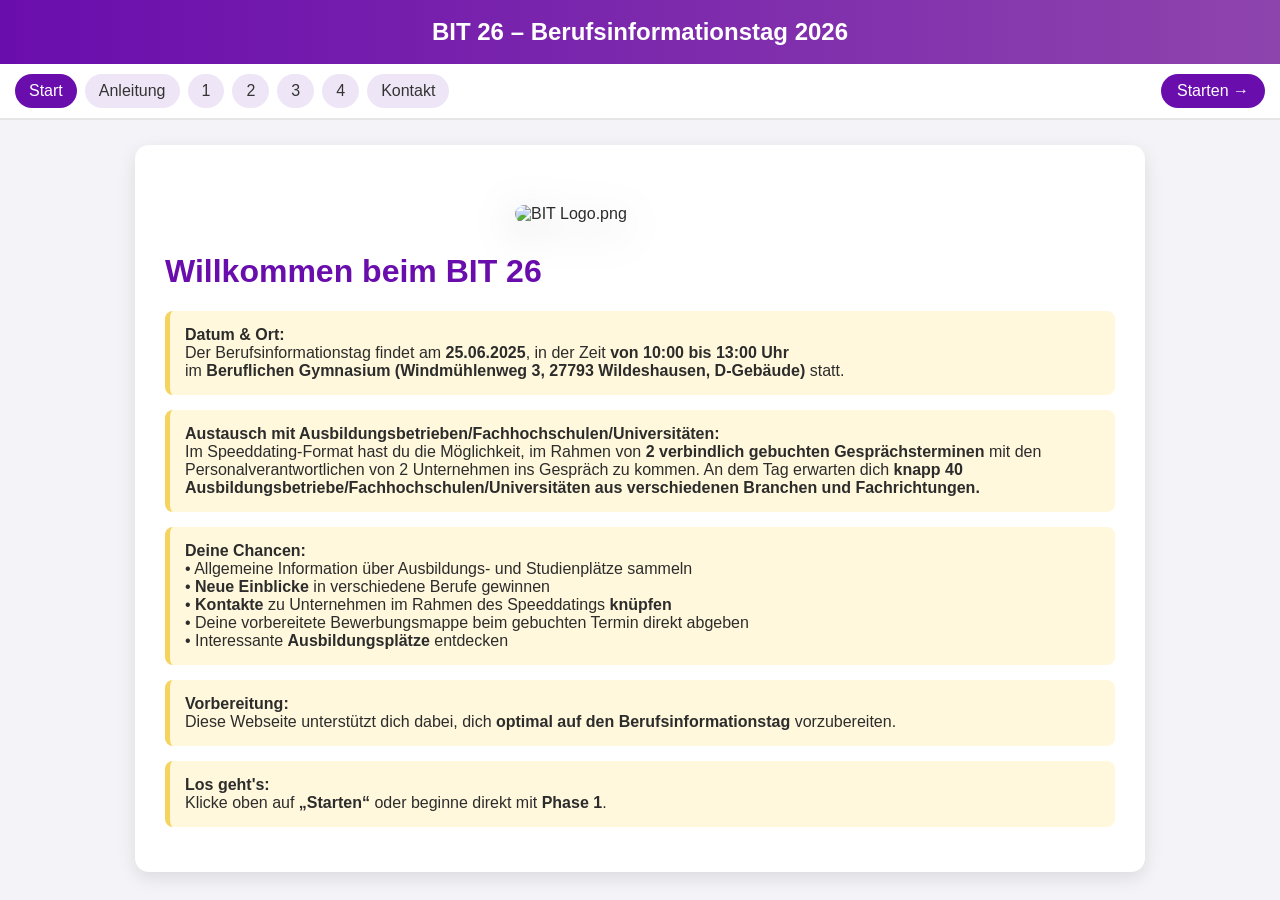
==== index.html @ ef07426c "Add files via upload" ====
<!DOCTYPE html>
<html lang="de">
<head>
<meta charset="UTF-8">
<title>BIT 26 - Start</title>

<link rel="stylesheet" href="style.css">

<style>
html {
    scroll-behavior: smooth;
}

body{
    margin:0;
    font-family: Arial, sans-serif;
}

.logo-wrap{
    display:flex;
    justify-content:center;
    margin: 30px 0;
}

.logo{
    width: 250px;
    max-width: 80%;
    height: auto;
    border-radius: 20px;
    filter: drop-shadow(0 10px 20px rgba(0,0,0,0.25));
    transition: transform 0.3s ease;
}

.logo:hover{
    transform: scale(1.05);
}
</style>

<!-- 🔥 SCRIPT für sauberes Seitenverhalten -->
<script defer>
document.addEventListener("DOMContentLoaded", () => {

    // 🔝 Immer nach oben scrollen beim Laden
    window.scrollTo(0, 0);

    // 🔁 Alle Links stabil machen (kein Bug bei mehrfach klicken)
    const links = document.querySelectorAll("a");

    links.forEach(link => {
        link.addEventListener("click", () => {
            document.body.style.pointerEvents = "none"; // verhindert Spam-Klicks
            setTimeout(() => {
                document.body.style.pointerEvents = "auto";
            }, 300);
        });
    });

});
</script>

</head>
<body>

<header>BIT 26 – Berufsinformationstag 2026</header>

<div class="navbar">
    <div class="nav-links">
        <a href="index.html" class="active">Start</a>
        <a href="anleitung.html">Anleitung</a>
        <a href="phase1.html">1</a>
        <a href="phase2.html">2</a>
        <a href="phase3.html">3</a>
        <a href="phase4.html">4</a>
        <a href="kontakt.html">Kontakt</a>
    </div>

    <!-- 👉 WICHTIG: Button bleibt stabil -->
    <a class="next-btn" href="anleitung.html">Starten →</a>
</div>

<div class="container">

<div class="logo-wrap">
    <img src="alle logos/BIT logo.png" alt="BIT Logo.png" class="logo">
</div>

<h1>Willkommen beim BIT 26</h1>

<div class="box">
<strong> Datum & Ort:</strong><br>
Der Berufsinformationstag findet am <strong>25.06.2025</strong>, in der Zeit <strong>von 10:00 bis 13:00 Uhr</strong><br>
im <strong>Beruflichen Gymnasium (Windmühlenweg 3, 27793 Wildeshausen, D-Gebäude)</strong> statt.
</div>

<div class="box">
<strong> Austausch mit Ausbildungsbetrieben/Fachhochschulen/Universitäten:</strong><br>
Im Speeddating-Format hast du die Möglichkeit, im Rahmen von <b>2 verbindlich gebuchten Gesprächsterminen</b> mit den Personalverantwortlichen von 2 Unternehmen ins Gespräch zu kommen. An dem Tag erwarten dich <strong>knapp 40 Ausbildungsbetriebe/Fachhochschulen/Universitäten aus verschiedenen Branchen und Fachrichtungen.</strong><br>
</div>

<div class="box">
<strong> Deine Chancen:</strong><br>
• Allgemeine Information über Ausbildungs- und Studienplätze sammeln<br>
• <b>Neue Einblicke</b> in verschiedene Berufe gewinnen<br>
• <b>Kontakte</b> zu Unternehmen im Rahmen des Speeddatings <b>knüpfen</b><br>
• Deine vorbereitete Bewerbungsmappe beim gebuchten Termin direkt abgeben<br>
• Interessante <strong>Ausbildungsplätze</strong> entdecken
</div>

<div class="box">
<strong> Vorbereitung:</strong><br>
Diese Webseite unterstützt dich dabei, dich <strong>optimal auf den Berufsinformationstag</strong> vorzubereiten.
</div>

<div class="box">
<strong> Los geht's:</strong><br>
Klicke oben auf <strong>„Starten“</strong> oder beginne direkt mit <strong>Phase 1</strong>.
</div>

</div>

</body>
</html>
---- style.css ----
body {
    font-family: 'Segoe UI', Arial, sans-serif;
    margin: 0;
    background: #f4f3f8;
    color: #2c2c2c;
}

/* HEADER */
header {
    background: linear-gradient(90deg, #6a0dad, #8e44ad);
    color: white;
    padding: 18px;
    text-align: center;
    font-size: 24px;
    font-weight: bold;
}

/* NAV */
.navbar {
    display: flex;
    justify-content: space-between;
    align-items: center;
    background: white;
    border-bottom: 2px solid #e6e6e6;
    padding: 10px 15px;
}

/* LINKS */
.nav-links {
    display: flex;
    gap: 8px;
    overflow-x: auto;
}

.nav-links a {
    text-decoration: none;
    padding: 8px 14px;
    border-radius: 20px;
    background: #eee6f7;
    color: #333;
    transition: 0.25s;
    white-space: nowrap;
}

/* HOVER GELB */
.nav-links a:hover {
    background: #f4d35e;
}

/* AKTIVE SEITE */
.nav-links a.active {
    background: #6a0dad;
    color: white;
}

/* WEITER BUTTON */
.next-btn {
    background: #6a0dad;
    color: white;
    padding: 8px 16px;
    border-radius: 20px;
    text-decoration: none;
}

.next-btn:hover {
    background: #f4d35e;
    color: black;
}

/* TIMER */
.timer {
    text-align: right;
    padding: 10px 15px;
    font-weight: bold;
    color: #6a0dad;
}

/* MAIN CONTAINER (WICHTIG!) */
.container {
    max-width: 950px;
    margin: 25px auto;
    background: white;
    padding: 30px;
    border-radius: 14px;
    box-shadow: 0 6px 18px rgba(0,0,0,0.1);
}

/* BOXEN */
.box {
    background: #fff8dc;
    border-left: 5px solid #f4d35e;
    padding: 15px;
    margin: 15px 0;
    border-radius: 8px;
}

textarea, input {
    width: 100%;
    padding: 10px;
    margin: 10px 0;
    border-radius: 8px;
    border: 1px solid #ccc;
}

h1 {
    color: #6a0dad;
}
.next-btn:hover {
    background: #f4d35e;
    color: black;
}
.company-grid {
    display: grid;
    grid-template-columns: repeat(auto-fit, minmax(300px, 1fr));
    gap: 20px;
}

.company-box {
    background: white;
    border-radius: 12px;
    padding: 20px;
    box-shadow: 0 4px 12px rgba(0,0,0,0.1);
    transition: 0.2s;
}

.company-box:hover {
    transform: scale(1.05);
}
.intro-box {
    background: #fff8dc;        /* gleich wie deine .box */
    border-left: 5px solid #f4d35e;
    padding: 20px;
    border-radius: 12px;
    margin-bottom: 20px;
}
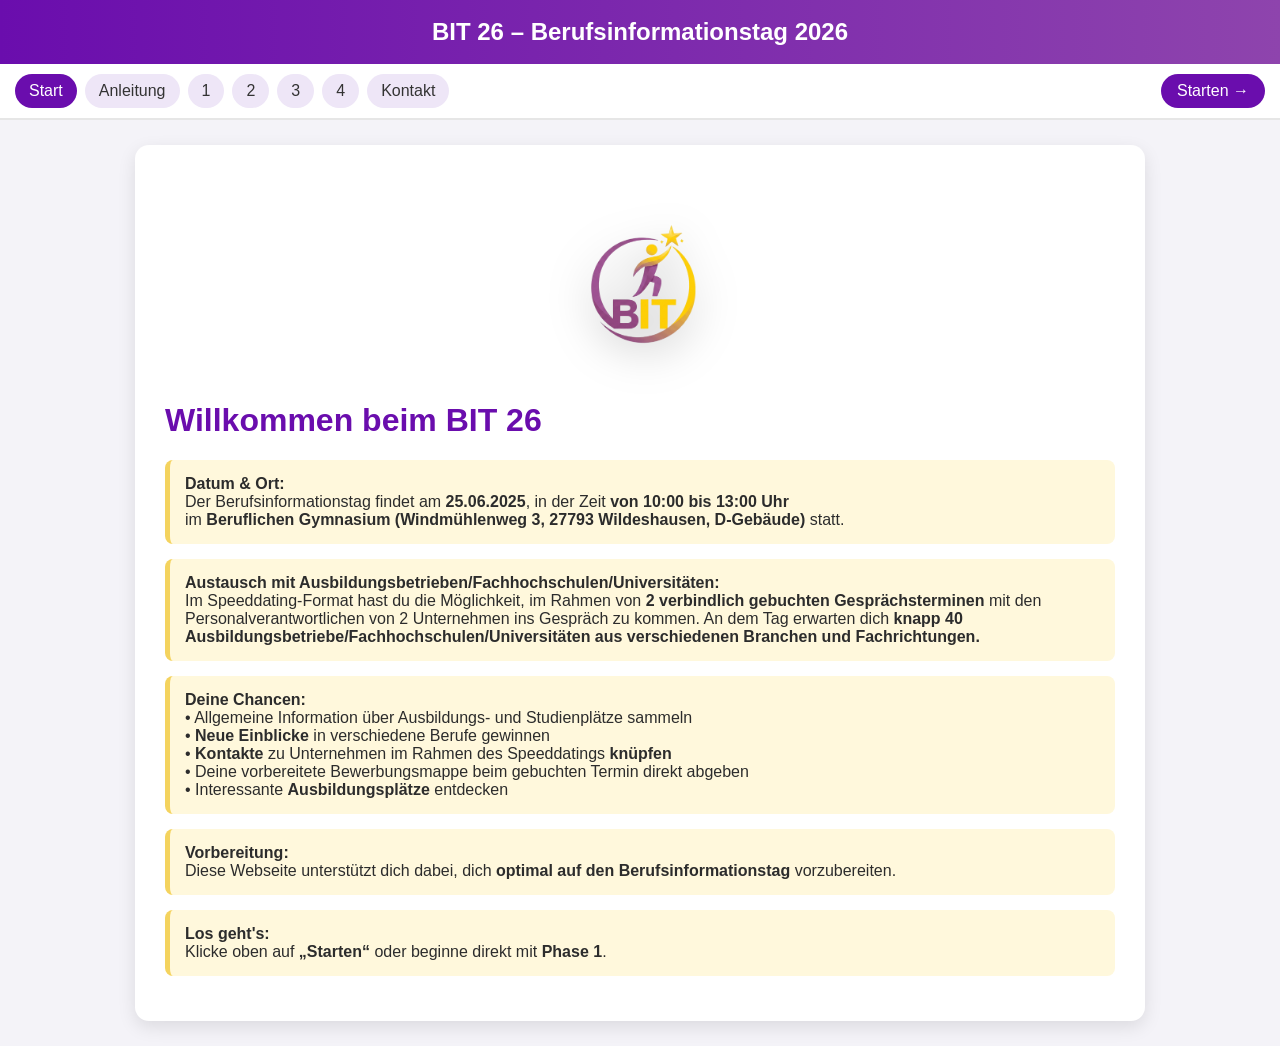
==== commit 7c73f7f3: "Update index.html" ====
--- a/index.html
+++ b/index.html
@@ -5,6 +5,8 @@
 <title>BIT 26 - Start</title>
 
 <link rel="stylesheet" href="style.css">
+
+<link rel="icon" type="image/png" href="./alle-logos/BIT logo.png">
 
 <style>
 html {
@@ -119,4 +121,4 @@
 </div>
 
 </body>
-</html>+</html>
